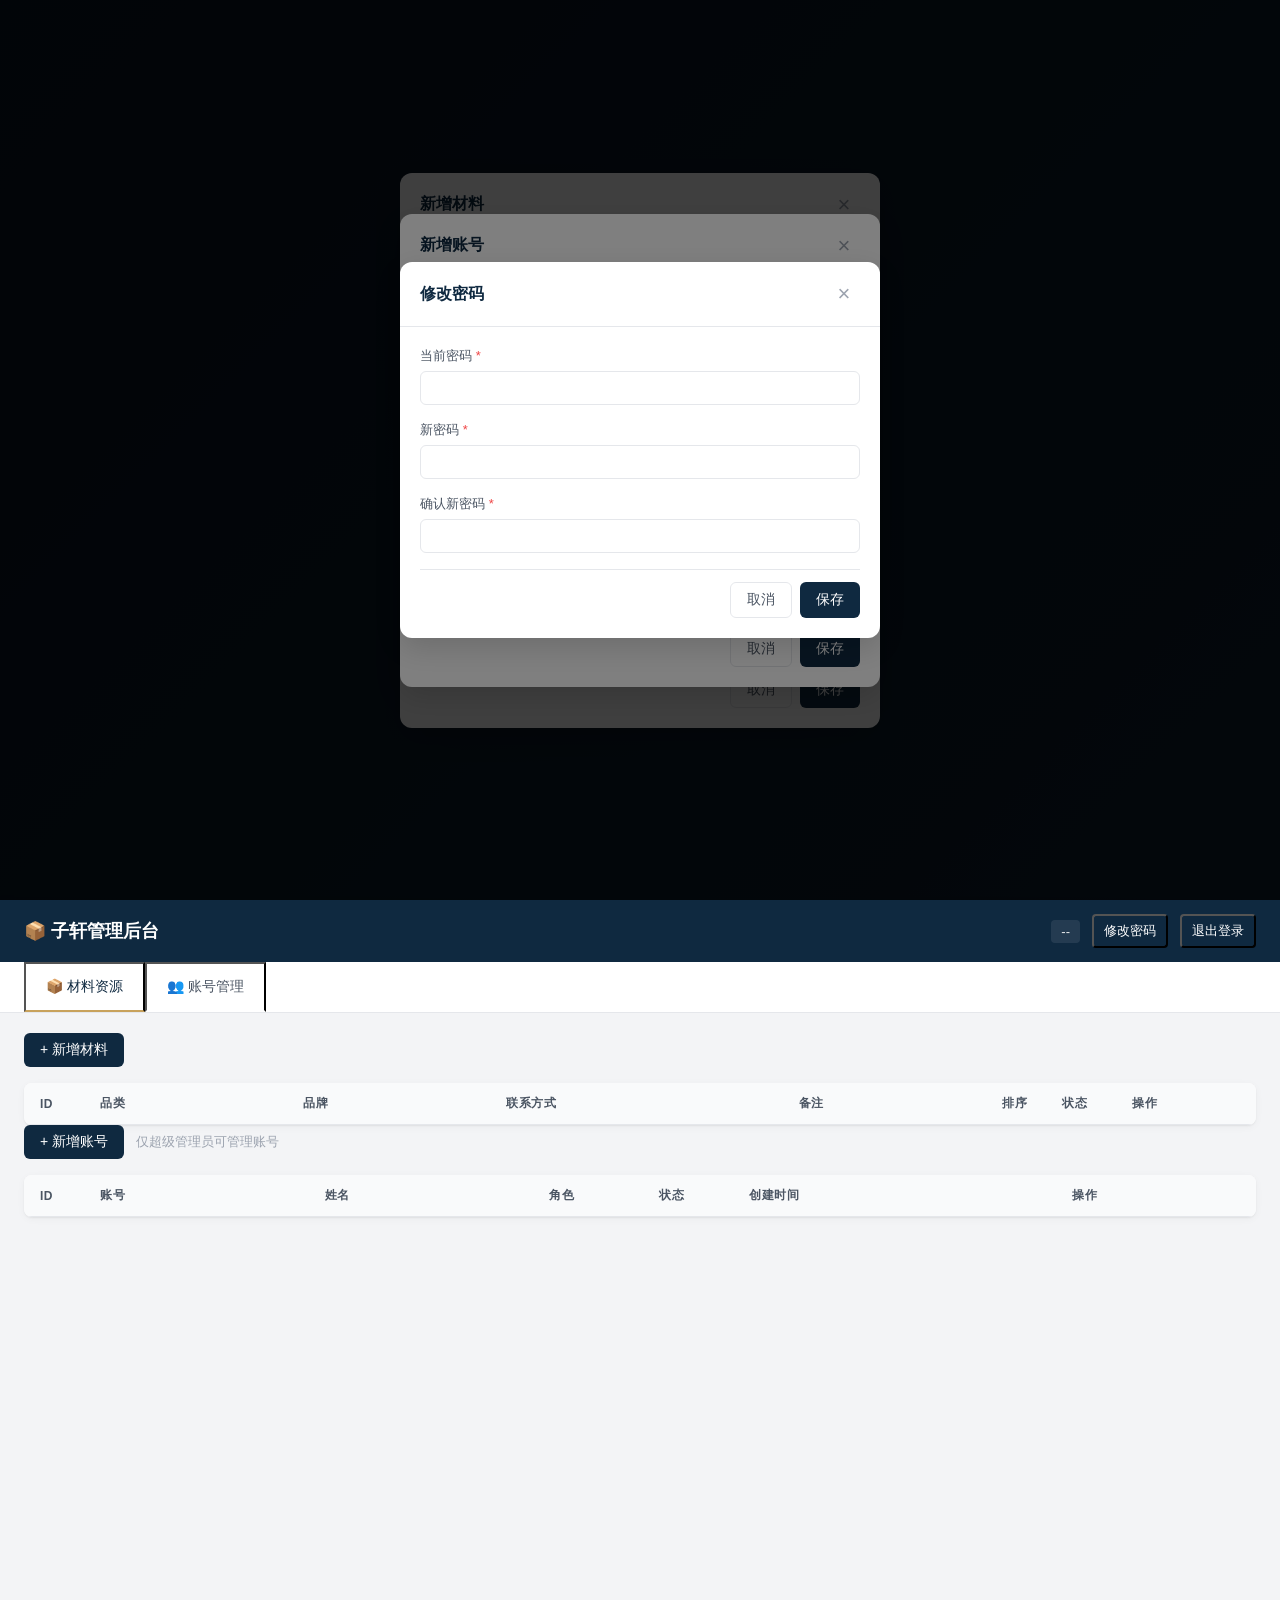
==== admin/index.html @ 944abe60 "feat: 初始版本 - 上海子轩建设公司宣传与材料资源管理 - 7大板块：首页/关于子轩/企业资质/核心优势/成功案例/材料资源/联系我们 - 成功案例含 8 子类：剧院展厅/酒店会所/商业生活/办" ====
<!DOCTYPE html>
<html lang="zh-CN">
<head>
  <meta charset="UTF-8">
  <meta name="viewport" content="width=device-width, initial-scale=1.0, viewport-fit=cover">
  <meta name="theme-color" content="#0f2940">
  <title>管理后台 - 上海子轩</title>
  <link rel="icon" type="image/svg+xml" href="/img/favicon.svg">
  <link rel="stylesheet" href="/admin/css/admin.css">
</head>
<body>
  <!-- 登录页 -->
  <div class="login-page" id="loginPage">
    <div class="login-card">
      <div class="login-header">
        <div class="login-logo">🔐</div>
        <h1>管理后台</h1>
        <p>上海子轩建筑科技集团有限公司</p>
      </div>
      <form id="loginForm" autocomplete="off">
        <div class="form-group">
          <label>账号</label>
          <input type="text" name="username" required autocomplete="username" placeholder="请输入账号">
        </div>
        <div class="form-group">
          <label>密码</label>
          <input type="password" name="password" required autocomplete="current-password" placeholder="请输入密码">
        </div>
        <div class="form-error" id="loginError" hidden></div>
        <button type="submit" class="btn-primary" id="loginBtn">登 录</button>
      </form>
      <div class="login-tip">
        首次部署默认账号：<code>admin</code> / <code>admin123456</code><br>
        登录后请立即修改默认密码
      </div>
      <a href="/" class="back-home">← 返回前台</a>
    </div>
  </div>

  <!-- 管理主界面 -->
  <div class="admin-page" id="adminPage" hidden>
    <header class="admin-header">
      <div class="admin-header-left">
        <h1>📦 子轩管理后台</h1>
      </div>
      <div class="admin-header-right">
        <span class="admin-user" id="adminUser">--</span>
        <button class="btn-text" id="changePwdBtn">修改密码</button>
        <button class="btn-text" id="logoutBtn">退出登录</button>
      </div>
    </header>

    <div class="admin-tabs">
      <button class="admin-tab active" data-tab="materials">📦 材料资源</button>
      <button class="admin-tab" data-tab="users" id="usersTab">👥 账号管理</button>
    </div>

    <main class="admin-main">
      <!-- 材料管理 -->
      <section class="tab-pane active" id="pane-materials">
        <div class="action-bar">
          <button class="btn-primary" id="addMatBtn">+ 新增材料</button>
          <span class="hint" id="matHint"></span>
        </div>
        <div class="table-wrap">
          <table class="data-table" id="matTable">
            <thead>
              <tr>
                <th style="width: 60px;">ID</th>
                <th>品类</th>
                <th>品牌</th>
                <th>联系方式</th>
                <th>备注</th>
                <th style="width: 60px;">排序</th>
                <th style="width: 70px;">状态</th>
                <th style="width: 140px;">操作</th>
              </tr>
            </thead>
            <tbody id="matTbody"></tbody>
          </table>
        </div>
      </section>

      <!-- 账号管理 -->
      <section class="tab-pane" id="pane-users">
        <div class="action-bar">
          <button class="btn-primary" id="addUserBtn">+ 新增账号</button>
          <span class="hint">仅超级管理员可管理账号</span>
        </div>
        <div class="table-wrap">
          <table class="data-table" id="userTable">
            <thead>
              <tr>
                <th style="width: 60px;">ID</th>
                <th>账号</th>
                <th>姓名</th>
                <th style="width: 110px;">角色</th>
                <th style="width: 90px;">状态</th>
                <th>创建时间</th>
                <th style="width: 200px;">操作</th>
              </tr>
            </thead>
            <tbody id="userTbody"></tbody>
          </table>
        </div>
      </section>
    </main>
  </div>

  <!-- 弹窗：编辑材料 -->
  <div class="modal" id="matModal" hidden>
    <div class="modal-mask"></div>
    <div class="modal-content">
      <div class="modal-header">
        <h2 id="matModalTitle">新增材料</h2>
        <button class="modal-close" data-close="matModal">×</button>
      </div>
      <form id="matForm" class="modal-body">
        <input type="hidden" name="id">
        <div class="form-group">
          <label>品类 <span class="required">*</span></label>
          <input type="text" name="category" required placeholder="如：水管、电线、瓷砖..." list="categoryList">
          <datalist id="categoryList"></datalist>
        </div>
        <div class="form-group">
          <label>品牌 <span class="required">*</span></label>
          <input type="text" name="brand" required placeholder="如：伟星、远东、诺贝尔...">
        </div>
        <div class="form-group">
          <label>联系方式 <span class="required">*</span></label>
          <input type="text" name="contact" required placeholder="电话/微信/邮箱/网址...">
        </div>
        <div class="form-group">
          <label>备注</label>
          <textarea name="note" rows="2" placeholder="型号、价格区间、说明等可选"></textarea>
        </div>
        <div class="form-group form-row">
          <div>
            <label>排序</label>
            <input type="number" name="sort_order" value="0">
          </div>
          <div>
            <label>状态</label>
            <select name="is_active">
              <option value="1">启用</option>
              <option value="0">停用</option>
            </select>
          </div>
        </div>
        <div class="modal-footer">
          <button type="button" class="btn-secondary" data-close="matModal">取消</button>
          <button type="submit" class="btn-primary">保存</button>
        </div>
      </form>
    </div>
  </div>

  <!-- 弹窗：编辑账号 -->
  <div class="modal" id="userModal" hidden>
    <div class="modal-mask"></div>
    <div class="modal-content">
      <div class="modal-header">
        <h2 id="userModalTitle">新增账号</h2>
        <button class="modal-close" data-close="userModal">×</button>
      </div>
      <form id="userForm" class="modal-body">
        <input type="hidden" name="id">
        <div class="form-group">
          <label>账号 <span class="required">*</span></label>
          <input type="text" name="username" required placeholder="登录账号（英数）">
        </div>
        <div class="form-group">
          <label>显示名称</label>
          <input type="text" name="display_name" placeholder="管理员的姓名（可选）">
        </div>
        <div class="form-group">
          <label>密码 <span class="required" id="pwdRequired">*</span></label>
          <input type="text" name="password" placeholder="至少 6 位" minlength="6">
          <small class="hint" id="pwdHint">新增时必填；编辑时留空表示不修改</small>
        </div>
        <div class="form-group">
          <label>角色 <span class="required">*</span></label>
          <select name="role" required>
            <option value="admin">管理员（可管理材料）</option>
            <option value="superadmin">超级管理员（可管理账号 + 材料）</option>
          </select>
        </div>
        <div class="form-group" id="activeGroup" hidden>
          <label>状态</label>
          <select name="is_active">
            <option value="1">启用</option>
            <option value="0">停用</option>
          </select>
        </div>
        <div class="modal-footer">
          <button type="button" class="btn-secondary" data-close="userModal">取消</button>
          <button type="submit" class="btn-primary">保存</button>
        </div>
      </form>
    </div>
  </div>

  <!-- 弹窗：修改自己密码 -->
  <div class="modal" id="pwdModal" hidden>
    <div class="modal-mask"></div>
    <div class="modal-content">
      <div class="modal-header">
        <h2>修改密码</h2>
        <button class="modal-close" data-close="pwdModal">×</button>
      </div>
      <form id="pwdForm" class="modal-body">
        <div class="form-group">
          <label>当前密码 <span class="required">*</span></label>
          <input type="password" name="old_password" required minlength="1">
        </div>
        <div class="form-group">
          <label>新密码 <span class="required">*</span></label>
          <input type="password" name="new_password" required minlength="6">
        </div>
        <div class="form-group">
          <label>确认新密码 <span class="required">*</span></label>
          <input type="password" name="confirm" required minlength="6">
        </div>
        <div class="modal-footer">
          <button type="button" class="btn-secondary" data-close="pwdModal">取消</button>
          <button type="submit" class="btn-primary">保存</button>
        </div>
      </form>
    </div>
  </div>

  <!-- 通用提示 -->
  <div class="toast" id="toast" hidden></div>

  <script src="/js/api.js"></script>
  <script src="/admin/js/admin.js"></script>
</body>
</html>
---- admin/css/admin.css ----
:root {
  --primary: #0f2940;
  --primary-2: #1a3a5c;
  --accent: #c8a25c;
  --bg: #f3f4f6;
  --bg-card: #ffffff;
  --text: #1f2937;
  --text-soft: #4b5563;
  --text-mute: #9ca3af;
  --border: #e5e7eb;
  --success: #10b981;
  --danger: #ef4444;
  --warning: #f59e0b;
  --radius: 8px;
  --shadow: 0 2px 8px rgba(0, 0, 0, 0.04), 0 1px 2px rgba(0, 0, 0, 0.06);
  --shadow-lg: 0 10px 30px rgba(0, 0, 0, 0.15);
}

* { box-sizing: border-box; margin: 0; padding: 0; }
html, body { height: 100%; }
body {
  font-family: -apple-system, BlinkMacSystemFont, "Segoe UI", "PingFang SC", "Microsoft YaHei", "Hiragino Sans GB", sans-serif;
  color: var(--text); background: var(--bg); font-size: 14px;
}
a { color: var(--primary); text-decoration: none; }
a:hover { color: var(--accent); }
button { font-family: inherit; cursor: pointer; }
input, select, textarea {
  font-family: inherit; font-size: 14px; padding: 8px 10px;
  border: 1px solid var(--border); border-radius: 6px;
  background: #fff; width: 100%; outline: none; transition: 0.2s;
}
input:focus, select:focus, textarea:focus {
  border-color: var(--accent); box-shadow: 0 0 0 3px rgba(200, 162, 92, 0.15);
}
textarea { resize: vertical; min-height: 60px; }
label { display: block; margin-bottom: 6px; font-size: 13px; color: var(--text-soft); font-weight: 500; }
.required { color: var(--danger); }

/* ============== 登录页 ============== */
.login-page {
  min-height: 100vh;
  display: flex; align-items: center; justify-content: center;
  background: linear-gradient(135deg, var(--primary), var(--primary-2));
  padding: 20px;
}
.login-card {
  background: #fff; border-radius: 12px;
  padding: 40px 32px; width: 100%; max-width: 400px;
  box-shadow: var(--shadow-lg);
}
.login-header { text-align: center; margin-bottom: 28px; }
.login-logo { font-size: 48px; margin-bottom: 8px; }
.login-header h1 { font-size: 22px; color: var(--primary); margin-bottom: 4px; }
.login-header p { color: var(--text-mute); font-size: 13px; }
.login-card .form-group { margin-bottom: 16px; }
.login-card .form-error {
  background: #fef2f2; color: var(--danger);
  padding: 10px 12px; border-radius: 6px;
  font-size: 13px; margin-bottom: 16px;
}
.login-tip {
  margin-top: 20px; padding: 12px;
  background: #f9fafb; border-radius: 6px;
  font-size: 12px; color: var(--text-mute); line-height: 1.6;
}
.login-tip code {
  background: #fff; padding: 2px 6px; border-radius: 4px;
  border: 1px solid var(--border); color: var(--primary);
}
.back-home {
  display: block; text-align: center; margin-top: 16px;
  font-size: 13px; color: var(--text-mute);
}

/* ============== 管理主界面 ============== */
.admin-page { min-height: 100vh; display: flex; flex-direction: column; }
.admin-header {
  background: var(--primary); color: #fff;
  padding: 14px 24px;
  display: flex; align-items: center; justify-content: space-between;
  box-shadow: 0 2px 8px rgba(0, 0, 0, 0.1);
}
.admin-header h1 { font-size: 18px; font-weight: 600; }
.admin-header-right { display: flex; align-items: center; gap: 12px; }
.admin-user {
  font-size: 13px; opacity: 0.9;
  padding: 4px 10px; background: rgba(255, 255, 255, 0.1); border-radius: 4px;
}
.btn-text {
  color: #fff; font-size: 13px;
  padding: 6px 10px; border-radius: 4px;
  background: transparent; transition: 0.2s;
}
.btn-text:hover { background: rgba(255, 255, 255, 0.1); }

.admin-tabs {
  background: #fff; border-bottom: 1px solid var(--border);
  display: flex; padding: 0 24px;
  overflow-x: auto;
}
.admin-tab {
  padding: 14px 20px; background: transparent; color: var(--text-soft);
  font-size: 14px; font-weight: 500;
  border-bottom: 2px solid transparent;
  white-space: nowrap; transition: 0.2s;
}
.admin-tab:hover { color: var(--primary); }
.admin-tab.active {
  color: var(--primary); border-bottom-color: var(--accent);
}

.admin-main { flex: 1; padding: 20px 24px; }
.action-bar {
  display: flex; align-items: center; gap: 12px;
  margin-bottom: 16px; flex-wrap: wrap;
}
.action-bar .hint { color: var(--text-mute); font-size: 13px; }

/* ============== 表格 ============== */
.table-wrap {
  background: #fff; border-radius: var(--radius);
  box-shadow: var(--shadow); overflow: hidden;
  overflow-x: auto;
}
.data-table {
  width: 100%; border-collapse: collapse; min-width: 720px;
}
.data-table th, .data-table td {
  padding: 12px 16px; text-align: left;
  border-bottom: 1px solid var(--border);
  font-size: 14px; vertical-align: middle;
}
.data-table th {
  background: #f9fafb; font-weight: 600;
  color: var(--text-soft); font-size: 12px;
  text-transform: uppercase; letter-spacing: 0.5px;
}
.data-table tbody tr:hover { background: #f9fafb; }
.data-table .actions { display: flex; gap: 6px; flex-wrap: wrap; }
.data-table .empty {
  text-align: center; padding: 60px 20px; color: var(--text-mute);
}
.badge {
  display: inline-block; padding: 2px 8px; border-radius: 4px;
  font-size: 11px; font-weight: 500;
}
.badge-success { background: #d1fae5; color: #065f46; }
.badge-muted { background: #e5e7eb; color: #4b5563; }
.badge-role-super { background: #fef3c7; color: #92400e; }
.badge-role-admin { background: #dbeafe; color: #1e40af; }

/* ============== 按钮 ============== */
.btn-primary {
  background: var(--primary); color: #fff;
  padding: 8px 16px; border-radius: 6px; border: none;
  font-size: 14px; font-weight: 500;
  transition: 0.2s;
}
.btn-primary:hover { background: var(--primary-2); }
.btn-primary:disabled { background: var(--text-mute); cursor: not-allowed; }
.btn-secondary {
  background: #fff; color: var(--text-soft);
  padding: 8px 16px; border-radius: 6px; border: 1px solid var(--border);
  font-size: 14px; transition: 0.2s;
}
.btn-secondary:hover { background: #f9fafb; color: var(--text); }
.btn-link {
  background: transparent; color: var(--primary);
  padding: 4px 8px; font-size: 13px;
  border-radius: 4px; transition: 0.2s;
}
.btn-link:hover { background: #f3f4f6; }
.btn-link.danger { color: var(--danger); }
.btn-link.danger:hover { background: #fef2f2; }

/* ============== 弹窗 ============== */
.modal {
  position: fixed; inset: 0; z-index: 100;
  display: flex; align-items: center; justify-content: center;
  padding: 20px;
}
.modal-mask {
  position: absolute; inset: 0; background: rgba(0, 0, 0, 0.5);
  animation: fadeIn 0.2s;
}
.modal-content {
  position: relative; background: #fff; border-radius: 12px;
  width: 100%; max-width: 480px; max-height: 90vh;
  display: flex; flex-direction: column;
  box-shadow: var(--shadow-lg);
  animation: slideUp 0.3s;
}
@keyframes fadeIn { from { opacity: 0; } to { opacity: 1; } }
@keyframes slideUp { from { opacity: 0; transform: translateY(20px); } to { opacity: 1; transform: translateY(0); } }
.modal-header {
  display: flex; align-items: center; justify-content: space-between;
  padding: 16px 20px; border-bottom: 1px solid var(--border);
}
.modal-header h2 { font-size: 16px; color: var(--primary); }
.modal-close {
  width: 32px; height: 32px; font-size: 22px; color: var(--text-mute);
  background: transparent; border: none; border-radius: 4px;
}
.modal-close:hover { background: #f3f4f6; color: var(--text); }
.modal-body { padding: 20px; overflow-y: auto; }
.modal-body .form-group { margin-bottom: 16px; }
.form-row { display: grid; grid-template-columns: 1fr 1fr; gap: 12px; }
.modal-footer {
  display: flex; gap: 8px; justify-content: flex-end;
  padding-top: 12px; border-top: 1px solid var(--border);
  margin-top: 8px;
}
small.hint { color: var(--text-mute); font-size: 12px; display: block; margin-top: 4px; }

/* ============== Toast ============== */
.toast {
  position: fixed; top: 24px; left: 50%; transform: translateX(-50%);
  padding: 10px 20px; border-radius: 6px;
  background: var(--text); color: #fff; font-size: 14px;
  box-shadow: var(--shadow-lg); z-index: 1000;
  animation: slideDown 0.3s;
}
@keyframes slideDown { from { opacity: 0; transform: translate(-50%, -20px); } to { opacity: 1; transform: translate(-50%, 0); } }
.toast.success { background: var(--success); }
.toast.error { background: var(--danger); }

/* ============== 响应式 ============== */
@media (max-width: 640px) {
  .admin-header { padding: 12px 16px; flex-wrap: wrap; gap: 8px; }
  .admin-header h1 { font-size: 16px; }
  .admin-main { padding: 16px 12px; }
  .admin-tabs { padding: 0 12px; }
  .admin-tab { padding: 12px 14px; font-size: 13px; }
  .data-table th, .data-table td { padding: 10px 12px; font-size: 13px; }
  .modal-content { max-height: 95vh; }
  .modal-body { padding: 16px; }
}
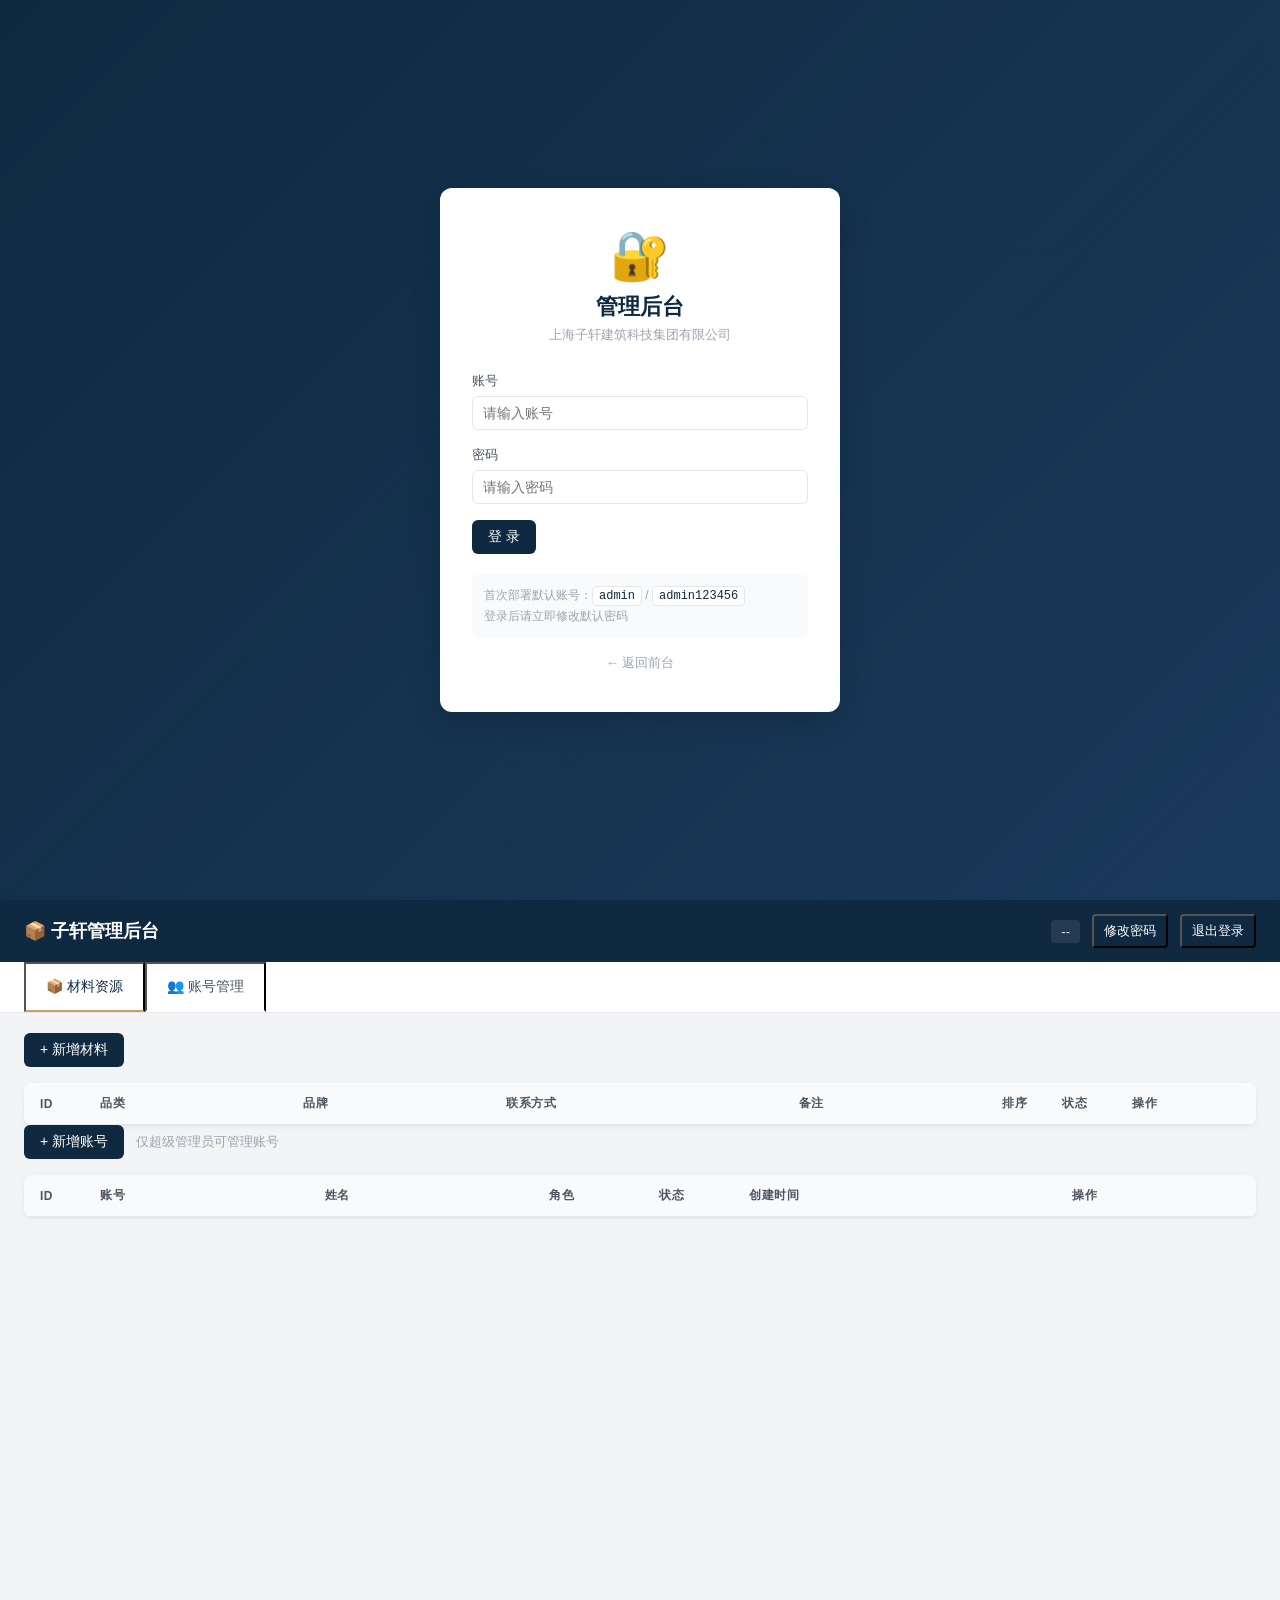
==== commit bd8446bb: "fix: 修复后台弹窗无法关闭的bug - modal 添加 [hidden]{display:none} 强制样式 - 重写弹窗关闭逻辑（统一用事件委托） - 增加 ESC 键关闭所有弹窗 - 双击" ====
--- a/admin/index.html
+++ b/admin/index.html
@@ -234,5 +234,13 @@
 
   <script src="/js/api.js"></script>
   <script src="/admin/js/admin.js"></script>
+  <!-- 应急：双击背景强制关闭所有弹窗 -->
+  <script>
+    document.addEventListener('dblclick', e => {
+      if (e.target.classList && e.target.classList.contains('modal-mask')) {
+        document.querySelectorAll('.modal').forEach(m => m.hidden = true);
+      }
+    });
+  </script>
 </body>
 </html>
--- a/admin/css/admin.css
+++ b/admin/css/admin.css
@@ -180,6 +180,7 @@
   display: flex; align-items: center; justify-content: center;
   padding: 20px;
 }
+.modal[hidden] { display: none !important; }
 .modal-mask {
   position: absolute; inset: 0; background: rgba(0, 0, 0, 0.5);
   animation: fadeIn 0.2s;
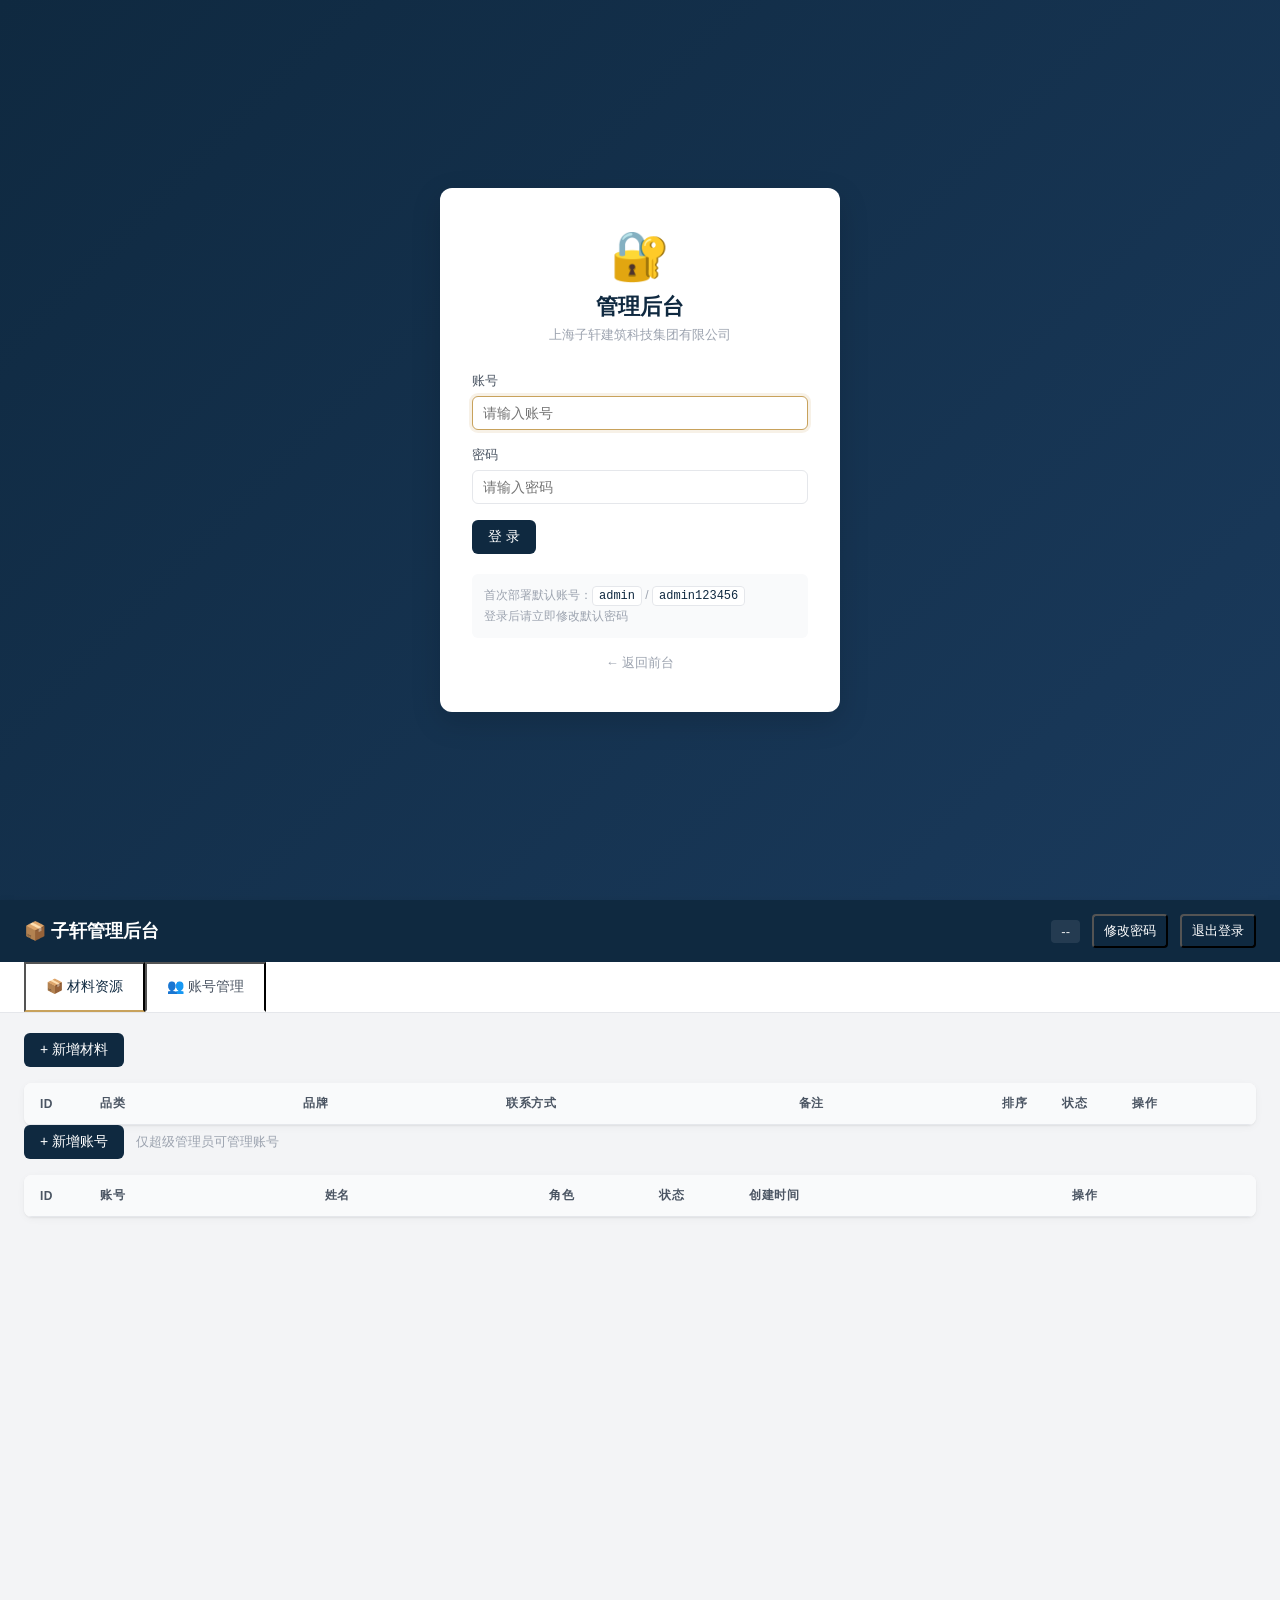
==== commit 68b8e58d: "fix: 全面修复前端 null 引用与 PWA 警告 - app.js: 所有 getElementById 调用加 null 防护 - app.js: PWA beforeinstallpromp" ====
--- a/admin/index.html
+++ b/admin/index.html
@@ -20,7 +20,7 @@
       <form id="loginForm" autocomplete="off">
         <div class="form-group">
           <label>账号</label>
-          <input type="text" name="username" required autocomplete="username" placeholder="请输入账号">
+          <input type="text" id="username" name="username" required autocomplete="username" placeholder="请输入账号">
         </div>
         <div class="form-group">
           <label>密码</label>
@@ -167,7 +167,7 @@
         <input type="hidden" name="id">
         <div class="form-group">
           <label>账号 <span class="required">*</span></label>
-          <input type="text" name="username" required placeholder="登录账号（英数）">
+          <input type="text" id="newUserUsername" name="username" required autocomplete="off" placeholder="登录账号（英数）">
         </div>
         <div class="form-group">
           <label>显示名称</label>
@@ -175,7 +175,7 @@
         </div>
         <div class="form-group">
           <label>密码 <span class="required" id="pwdRequired">*</span></label>
-          <input type="text" name="password" placeholder="至少 6 位" minlength="6">
+          <input type="text" id="newUserPassword" name="password" placeholder="至少 6 位" minlength="6" autocomplete="new-password">
           <small class="hint" id="pwdHint">新增时必填；编辑时留空表示不修改</small>
         </div>
         <div class="form-group">
@@ -211,15 +211,15 @@
       <form id="pwdForm" class="modal-body">
         <div class="form-group">
           <label>当前密码 <span class="required">*</span></label>
-          <input type="password" name="old_password" required minlength="1">
+          <input type="password" name="old_password" required minlength="1" autocomplete="current-password">
         </div>
         <div class="form-group">
           <label>新密码 <span class="required">*</span></label>
-          <input type="password" name="new_password" required minlength="6">
+          <input type="password" name="new_password" required minlength="6" autocomplete="new-password">
         </div>
         <div class="form-group">
           <label>确认新密码 <span class="required">*</span></label>
-          <input type="password" name="confirm" required minlength="6">
+          <input type="password" name="confirm" required minlength="6" autocomplete="new-password">
         </div>
         <div class="modal-footer">
           <button type="button" class="btn-secondary" data-close="pwdModal">取消</button>
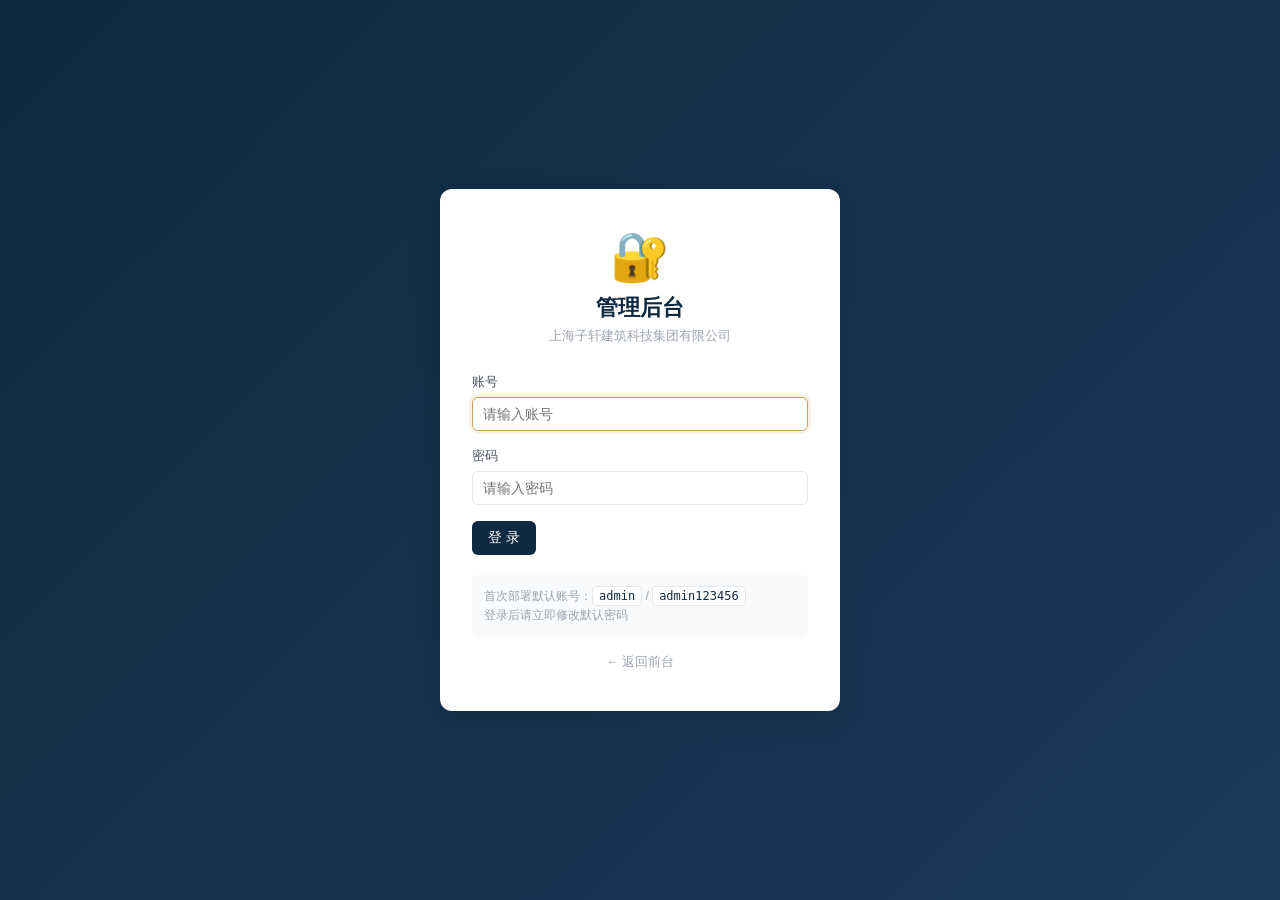
==== commit 172fe0b4: "fix: 修复登录后页面跳转问题（登录页和后台页同时显示） - admin.css 添加 [hidden]{display:none!important} 强制规则 - admin.js showLo" ====
--- a/admin/index.html
+++ b/admin/index.html
@@ -232,8 +232,8 @@
   <!-- 通用提示 -->
   <div class="toast" id="toast" hidden></div>
 
-  <script src="/js/api.js"></script>
-  <script src="/admin/js/admin.js"></script>
+  <script src="/js/api.js?v=20260703b"></script>
+  <script src="/admin/js/admin.js?v=20260703b"></script>
   <!-- 应急：双击背景强制关闭所有弹窗 -->
   <script>
     document.addEventListener('dblclick', e => {
--- a/admin/css/admin.css
+++ b/admin/css/admin.css
@@ -37,6 +37,9 @@
 label { display: block; margin-bottom: 6px; font-size: 13px; color: var(--text-soft); font-weight: 500; }
 .required { color: var(--danger); }
 
+/* 强制隐藏：解决 login-page / admin-page 有 display:flex 时 [hidden] 不生效的问题 */
+[hidden] { display: none !important; }
+
 /* ============== 登录页 ============== */
 .login-page {
   min-height: 100vh;
